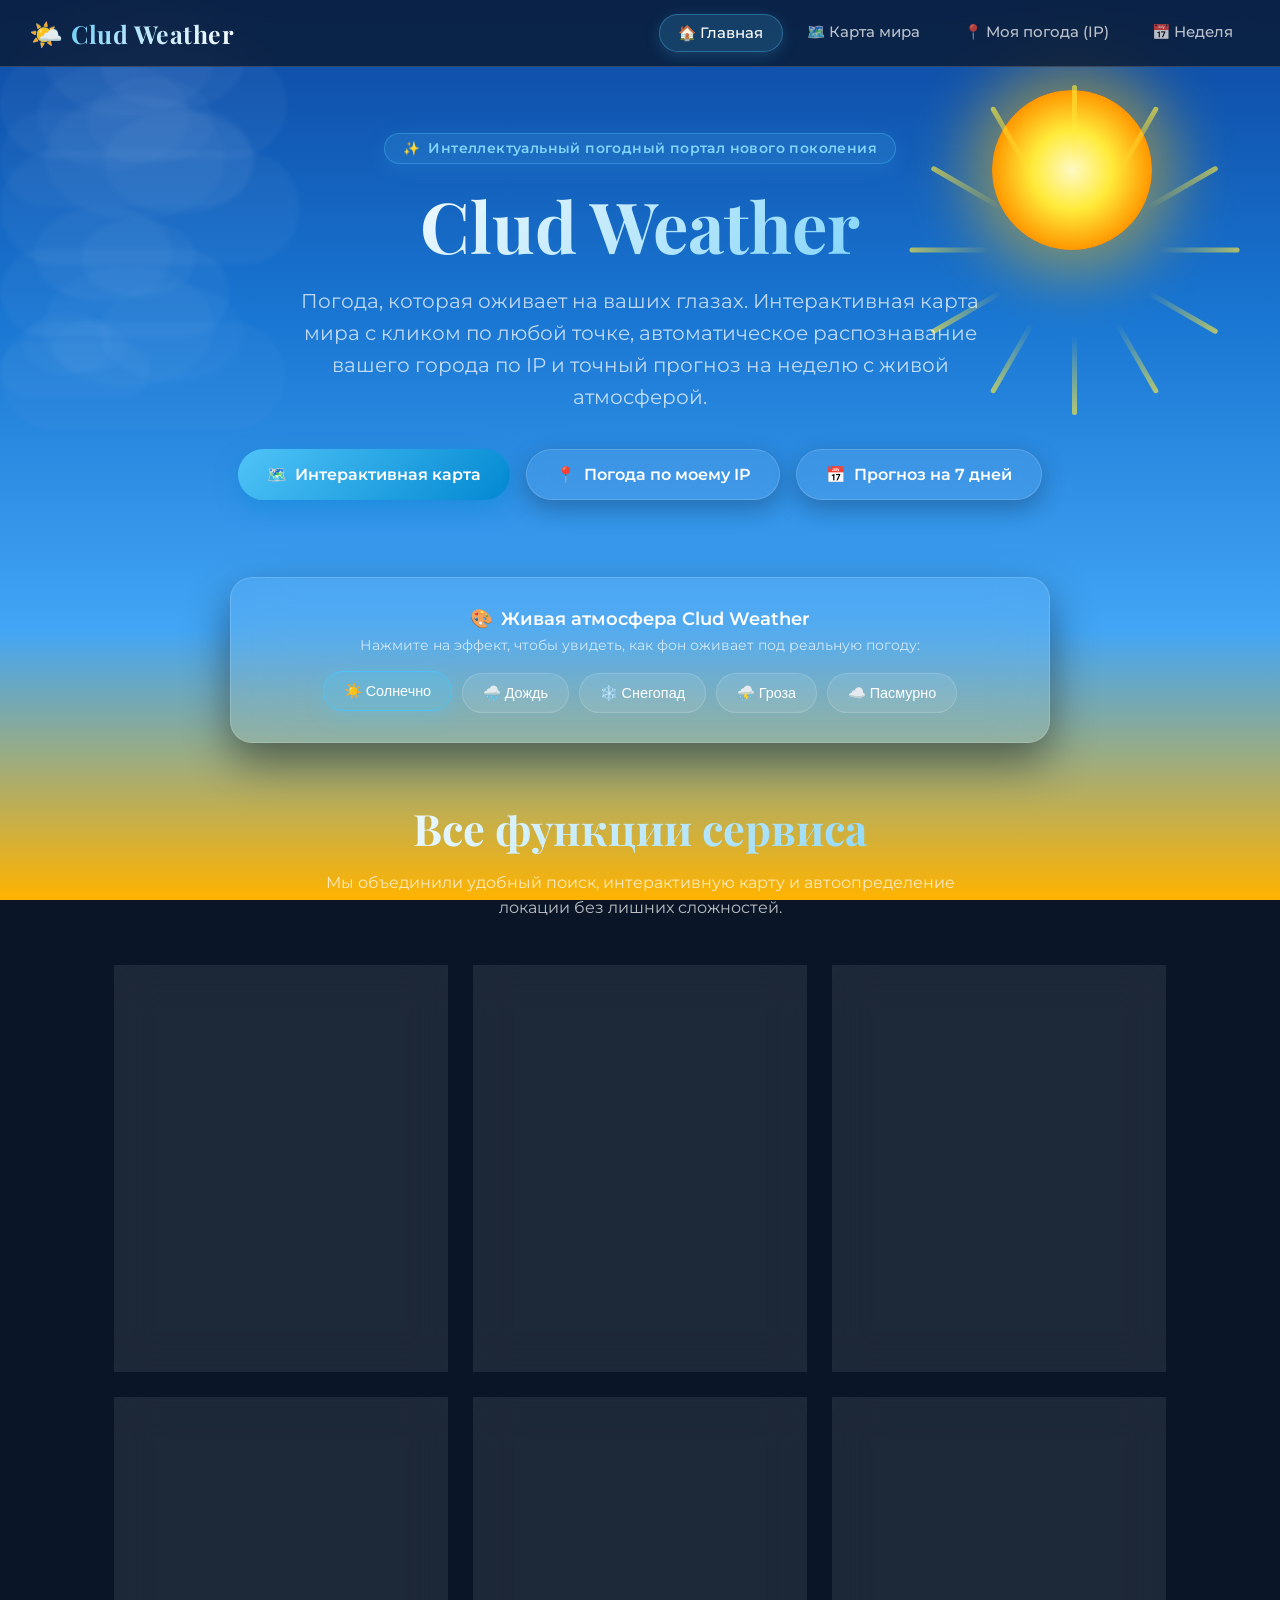
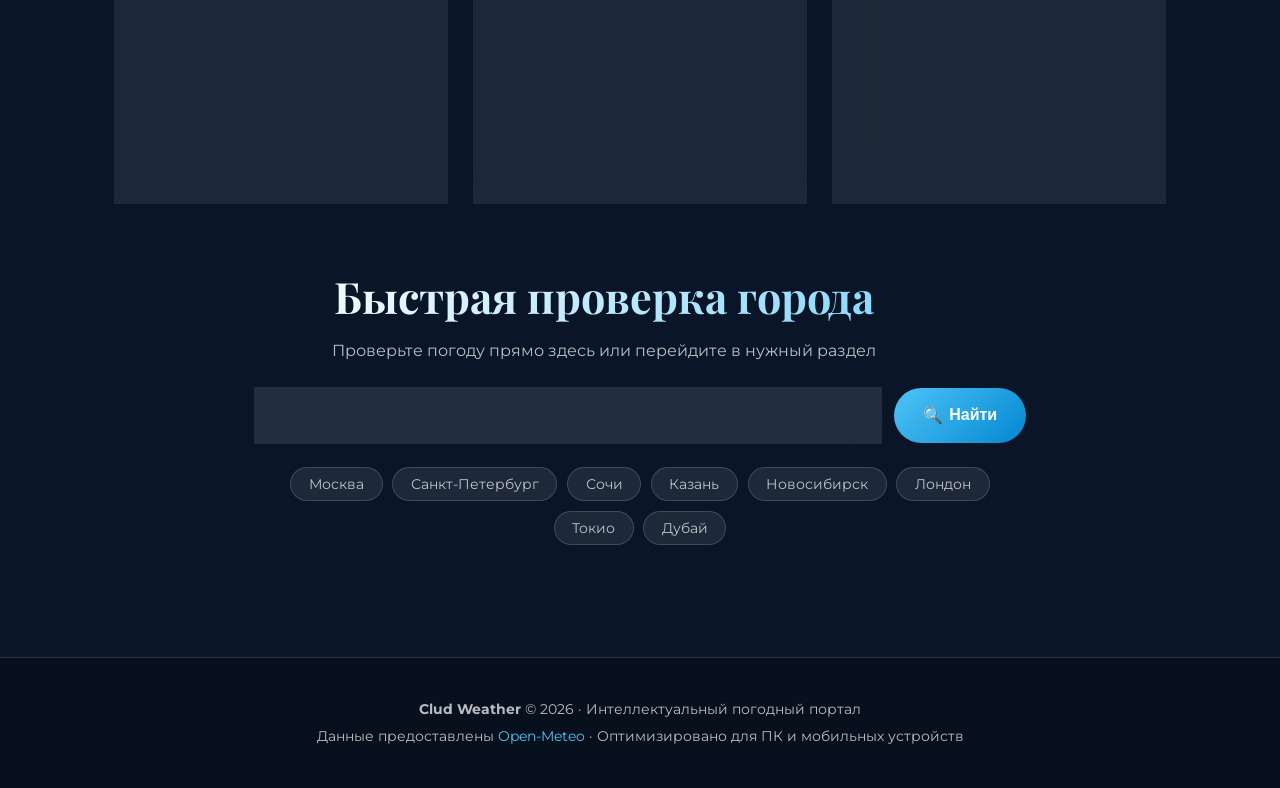
==== index.html @ 76c57b9a "start" ====
<!DOCTYPE html>
<html lang="ru">
<head>
  <meta charset="UTF-8">
  <meta name="viewport" content="width=device-width, initial-scale=1.0, maximum-scale=1.0, user-scalable=no">
  <title>Clud Weather — Главная | Умный погодный сервис</title>
  <link rel="preconnect" href="https://fonts.googleapis.com">
  <link rel="preconnect" href="https://fonts.gstatic.com" crossorigin>
  <link href="https://fonts.googleapis.com/css2?family=Montserrat:wght@300;400;500;600;700;800&family=Playfair+Display:wght@700&display=swap" rel="stylesheet">
  <style>
    /* ============================================================
       CLUD WEATHER — ГЛАВНАЯ СТРАНИЦА (ОЗНАКОМЛЕНИЕ И ФУНКЦИИ)
       Полная адаптация для смартфонов и ПК
       ============================================================ */
    :root {
      --primary: #4fc3f7;
      --primary-dark: #0288d1;
      --accent: #ff9800;
      --bg-dark: #0a1628;
      --card-bg: rgba(255, 255, 255, 0.08);
      --card-border: rgba(255, 255, 255, 0.16);
      --card-hover: rgba(255, 255, 255, 0.14);
      --text: #ffffff;
      --text-muted: rgba(255, 255, 255, 0.72);
      --shadow: 0 20px 45px rgba(0, 0, 0, 0.45);
      --radius: 22px;
      --transition: all 0.35s cubic-bezier(0.4, 0, 0.2, 1);
    }

    * {
      margin: 0;
      padding: 0;
      box-sizing: border-box;
      -webkit-tap-highlight-color: transparent;
    }

    html {
      scroll-behavior: smooth;
      font-size: 16px;
    }

    body {
      font-family: 'Montserrat', sans-serif;
      background: var(--bg-dark);
      color: var(--text);
      min-height: 100vh;
      overflow-x: hidden;
      position: relative;
    }

    /* ============================================================
       АНИМИРОВАННЫЙ ФОН И ЧАСТИЦЫ
       ============================================================ */
    .sky {
      position: fixed;
      inset: 0;
      z-index: 0;
      background: linear-gradient(180deg, #0a1628 0%, #162c46 45%, #23486f 75%, #356794 100%);
      transition: background 1.2s ease;
    }

    .sky.rain {
      background: linear-gradient(180deg, #0e131d 0%, #161e2e 40%, #1c2a3f 75%, #152233 100%);
    }

    .sky.snow {
      background: linear-gradient(180deg, #132238 0%, #1e3553 40%, #2b496e 75%, #466992 100%);
    }

    .sky.sunny {
      background: linear-gradient(180deg, #0d47a1 0%, #1976d2 35%, #42a5f5 70%, #ffb300 100%);
    }

    .sky.cloudy {
      background: linear-gradient(180deg, #263238 0%, #37474f 40%, #546e7a 75%, #78909c 100%);
    }

    .sky.thunder {
      background: linear-gradient(180deg, #090b10 0%, #151624 40%, #241e38 70%, #0d121c 100%);
    }

    /* Контейнеры частиц */
    .rain-container, .snow-container, .clouds-container {
      position: fixed;
      inset: 0;
      z-index: 1;
      pointer-events: none;
      overflow: hidden;
    }

    .rain-container, .snow-container {
      opacity: 0;
      transition: opacity 0.8s ease;
    }

    .rain-container.active, .snow-container.active {
      opacity: 1;
    }

    .raindrop {
      position: absolute;
      width: 2px;
      background: linear-gradient(to bottom, transparent, rgba(174, 214, 255, 0.8));
      border-radius: 0 0 4px 4px;
      animation: fall linear infinite;
    }

    @keyframes fall {
      0% { transform: translateY(-100vh) translateX(0); opacity: 0.9; }
      100% { transform: translateY(100vh) translateX(25px); opacity: 0.2; }
    }

    .snowflake {
      position: absolute;
      background: #ffffff;
      border-radius: 50%;
      box-shadow: 0 0 6px rgba(255, 255, 255, 0.85);
      animation: snowfall linear infinite;
    }

    @keyframes snowfall {
      0% { transform: translateY(-10vh) translateX(0) rotate(0deg); opacity: 0.95; }
      50% { transform: translateY(50vh) translateX(35px) rotate(180deg); opacity: 0.7; }
      100% { transform: translateY(105vh) translateX(-20px) rotate(360deg); opacity: 0.2; }
    }

    /* Солнце */
    .sun-container {
      position: fixed;
      top: 10%;
      right: 10%;
      width: 160px;
      height: 160px;
      z-index: 1;
      pointer-events: none;
      opacity: 0;
      transition: opacity 1s ease;
    }

    .sun-container.active {
      opacity: 1;
    }

    .sun-core {
      width: 100%;
      height: 100%;
      background: radial-gradient(circle, #fff9c4 0%, #ffeb3b 35%, #ff9800 70%, transparent 100%);
      border-radius: 50%;
      box-shadow: 0 0 60px 25px rgba(255, 193, 7, 0.45);
      animation: sunPulse 4s ease-in-out infinite;
    }

    @keyframes sunPulse {
      0%, 100% { transform: scale(1); filter: brightness(1); }
      50% { transform: scale(1.08); filter: brightness(1.2); }
    }

    .sun-ray {
      position: absolute;
      top: 50%;
      left: 50%;
      width: 5px;
      height: 80px;
      background: linear-gradient(to top, transparent, rgba(255, 235, 59, 0.65));
      transform-origin: bottom center;
      border-radius: 4px;
    }

    /* Облака */
    .cloud {
      position: absolute;
      background: rgba(255, 255, 255, 0.13);
      border-radius: 100px;
      filter: blur(2px);
      animation: cloudMove linear infinite;
    }
    .cloud::before, .cloud::after {
      content: '';
      position: absolute;
      background: inherit;
      border-radius: 50%;
    }
    .cloud::before {
      width: 60%;
      height: 110%;
      top: -50%;
      left: 15%;
    }
    .cloud::after {
      width: 50%;
      height: 90%;
      top: -35%;
      right: 15%;
    }
    @keyframes cloudMove {
      0% { transform: translateX(-35vw); }
      100% { transform: translateX(135vw); }
    }

    /* Вспышка молнии */
    .lightning-flash {
      position: fixed;
      inset: 0;
      background: rgba(255, 255, 255, 0.35);
      z-index: 2;
      pointer-events: none;
      opacity: 0;
    }
    .lightning-flash.flash {
      animation: thunderFlash 0.6s ease;
    }
    @keyframes thunderFlash {
      0% { opacity: 0; }
      10% { opacity: 0.9; }
      20% { opacity: 0.1; }
      30% { opacity: 0.8; }
      100% { opacity: 0; }
    }

    /* ============================================================
       НАВИГАЦИЯ (ДЕКСТОП + МОБИЛЬНАЯ)
       ============================================================ */
    .navbar {
      position: fixed;
      top: 0;
      left: 0;
      right: 0;
      z-index: 1000;
      padding: 0.9rem 1.8rem;
      display: flex;
      justify-content: space-between;
      align-items: center;
      background: rgba(10, 22, 40, 0.75);
      backdrop-filter: blur(20px);
      -webkit-backdrop-filter: blur(20px);
      border-bottom: 1px solid var(--card-border);
      transition: var(--transition);
    }

    .navbar.scrolled {
      padding: 0.65rem 1.8rem;
      background: rgba(10, 22, 40, 0.92);
      box-shadow: 0 8px 30px rgba(0, 0, 0, 0.4);
    }

    .logo {
      font-family: 'Playfair Display', serif;
      font-size: 1.55rem;
      font-weight: 700;
      background: linear-gradient(135deg, #4fc3f7 10%, #b3e5fc 50%, #ffffff 100%);
      -webkit-background-clip: text;
      -webkit-text-fill-color: transparent;
      text-decoration: none;
      display: flex;
      align-items: center;
      gap: 0.5rem;
      letter-spacing: 0.5px;
    }

    .logo-icon {
      font-size: 1.7rem;
      -webkit-text-fill-color: initial;
      animation: spinSlow 20s linear infinite;
    }

    @keyframes spinSlow {
      0%, 100% { transform: rotate(0deg); }
      50% { transform: rotate(15deg); }
    }

    .nav-links {
      display: flex;
      gap: 0.4rem;
      list-style: none;
    }

    .nav-links a {
      color: var(--text-muted);
      text-decoration: none;
      padding: 0.55rem 1.15rem;
      border-radius: 50px;
      font-weight: 500;
      font-size: 0.92rem;
      transition: var(--transition);
      display: flex;
      align-items: center;
      gap: 0.4rem;
    }

    .nav-links a:hover,
    .nav-links a.active {
      color: #fff;
      background: rgba(79, 195, 247, 0.18);
      border: 1px solid rgba(79, 195, 247, 0.35);
      box-shadow: 0 4px 15px rgba(79, 195, 247, 0.2);
    }

    /* Мобильная кнопка меню (гамбургер) */
    .menu-toggle {
      display: none;
      background: rgba(255, 255, 255, 0.1);
      border: 1px solid var(--card-border);
      color: #fff;
      width: 44px;
      height: 44px;
      border-radius: 12px;
      font-size: 1.3rem;
      cursor: pointer;
      align-items: center;
      justify-content: center;
      transition: var(--transition);
    }

    .menu-toggle:hover {
      background: rgba(79, 195, 247, 0.25);
    }

    /* ============================================================
       ОСНОВНОЙ КОНТЕНТ
       ============================================================ */
    .main-content {
      position: relative;
      z-index: 10;
      padding-top: 85px;
      display: flex;
      flex-direction: column;
      align-items: center;
    }

    /* HERO СЕКЦИЯ */
    .hero {
      text-align: center;
      padding: 3rem 1.5rem 2rem;
      max-width: 960px;
      width: 100%;
      animation: fadeInUp 0.9s ease-out;
    }

    @keyframes fadeInUp {
      from { opacity: 0; transform: translateY(30px); }
      to { opacity: 1; transform: translateY(0); }
    }

    .hero-badge {
      display: inline-flex;
      align-items: center;
      gap: 0.5rem;
      padding: 0.4rem 1.1rem;
      border-radius: 50px;
      background: rgba(79, 195, 247, 0.15);
      border: 1px solid rgba(79, 195, 247, 0.35);
      color: #81d4fa;
      font-size: 0.85rem;
      font-weight: 600;
      letter-spacing: 0.4px;
      margin-bottom: 1.3rem;
      box-shadow: 0 4px 20px rgba(79, 195, 247, 0.15);
    }

    .hero-title {
      font-family: 'Playfair Display', serif;
      font-size: clamp(2.3rem, 6vw, 4.4rem);
      font-weight: 700;
      line-height: 1.15;
      margin-bottom: 1.2rem;
      background: linear-gradient(135deg, #ffffff 15%, #b3e5fc 55%, #4fc3f7 100%);
      -webkit-background-clip: text;
      -webkit-text-fill-color: transparent;
    }

    .hero-subtitle {
      font-size: clamp(1rem, 2.5vw, 1.22rem);
      color: var(--text-muted);
      font-weight: 400;
      max-width: 680px;
      margin: 0 auto 2.2rem;
      line-height: 1.65;
    }

    .hero-cta {
      display: flex;
      flex-wrap: wrap;
      justify-content: center;
      gap: 1rem;
      margin-bottom: 2.8rem;
    }

    .btn {
      padding: 0.95rem 1.8rem;
      border-radius: 50px;
      font-weight: 600;
      font-size: 0.98rem;
      text-decoration: none;
      cursor: pointer;
      transition: var(--transition);
      display: inline-flex;
      align-items: center;
      justify-content: center;
      gap: 0.5rem;
      border: none;
      box-shadow: 0 8px 25px rgba(0, 0, 0, 0.25);
    }

    .btn-primary {
      background: linear-gradient(135deg, #4fc3f7, #0288d1);
      color: #fff;
      box-shadow: 0 8px 25px rgba(2, 136, 209, 0.4);
    }

    .btn-primary:hover {
      transform: translateY(-3px);
      box-shadow: 0 12px 30px rgba(2, 136, 209, 0.55);
      background: linear-gradient(135deg, #29b6f6, #0277bd);
    }

    .btn-glass {
      background: var(--card-bg);
      color: #fff;
      border: 1px solid var(--card-border);
      backdrop-filter: blur(12px);
    }

    .btn-glass:hover {
      background: rgba(255, 255, 255, 0.16);
      border-color: rgba(79, 195, 247, 0.45);
      transform: translateY(-3px);
    }

    /* ============================================================
       ИНТЕРАКТИВНЫЙ СИМУЛЯТОР АТМОСФЕРЫ (ПОПРОБУЙТЕ ЭФФЕКТЫ)
       ============================================================ */
    .simulator-box {
      width: 100%;
      max-width: 820px;
      background: var(--card-bg);
      backdrop-filter: blur(24px);
      -webkit-backdrop-filter: blur(24px);
      border: 1px solid var(--card-border);
      border-radius: var(--radius);
      padding: 1.8rem;
      margin: 0 auto 3.5rem;
      text-align: center;
      box-shadow: var(--shadow);
    }

    .simulator-title {
      font-size: 1.15rem;
      font-weight: 600;
      margin-bottom: 0.4rem;
      display: flex;
      align-items: center;
      justify-content: center;
      gap: 0.5rem;
    }

    .simulator-desc {
      font-size: 0.9rem;
      color: var(--text-muted);
      margin-bottom: 1.2rem;
    }

    .weather-buttons {
      display: flex;
      flex-wrap: wrap;
      justify-content: center;
      gap: 0.6rem;
    }

    .weather-btn {
      padding: 0.65rem 1.25rem;
      border-radius: 50px;
      background: rgba(255, 255, 255, 0.08);
      border: 1px solid var(--card-border);
      color: #fff;
      font-size: 0.9rem;
      font-weight: 500;
      cursor: pointer;
      transition: var(--transition);
      display: flex;
      align-items: center;
      gap: 0.4rem;
    }

    .weather-btn:hover, .weather-btn.active {
      background: rgba(79, 195, 247, 0.25);
      border-color: var(--primary);
      transform: translateY(-2px);
      box-shadow: 0 6px 18px rgba(79, 195, 247, 0.25);
    }

    /* ============================================================
       ОБЗОР ФУНКЦИЙ САЙТА (FEATURES SHOWCASE)
       ============================================================ */
    .section-heading {
      text-align: center;
      max-width: 700px;
      padding: 0 1.5rem;
      margin-bottom: 2.8rem;
    }

    .section-title {
      font-family: 'Playfair Display', serif;
      font-size: clamp(1.8rem, 4vw, 2.7rem);
      margin-bottom: 0.8rem;
      background: linear-gradient(135deg, #ffffff, #81d4fa);
      -webkit-background-clip: text;
      -webkit-text-fill-color: transparent;
    }

    .section-subtitle {
      color: var(--text-muted);
      font-size: 1rem;
      line-height: 1.6;
    }

    .features-grid {
      width: 100%;
      max-width: 1100px;
      padding: 0 1.5rem 4rem;
      display: grid;
      grid-template-columns: repeat(auto-fit, minmax(320px, 1fr));
      gap: 1.6rem;
    }

    .feature-card {
      background: var(--card-bg);
      backdrop-filter: blur(20px);
      -webkit-backdrop-filter: blur(20px);
      border: 1px solid var(--card-border);
      border-radius: var(--radius);
      padding: 2.2rem 1.8rem;
      transition: var(--transition);
      position: relative;
      overflow: hidden;
      display: flex;
      flex-direction: column;
      justify-content: space-between;
    }

    .feature-card::before {
      content: '';
      position: absolute;
      inset: 0;
      background: radial-gradient(circle at top left, rgba(79, 195, 247, 0.12), transparent 70%);
      opacity: 0;
      transition: opacity 0.4s ease;
    }

    .feature-card:hover {
      transform: translateY(-8px);
      border-color: rgba(79, 195, 247, 0.45);
      box-shadow: 0 20px 45px rgba(0, 0, 0, 0.4);
    }

    .feature-card:hover::before {
      opacity: 1;
    }

    .feature-icon-wrapper {
      width: 60px;
      height: 60px;
      border-radius: 18px;
      background: rgba(79, 195, 247, 0.15);
      border: 1px solid rgba(79, 195, 247, 0.3);
      display: flex;
      align-items: center;
      justify-content: center;
      font-size: 1.85rem;
      margin-bottom: 1.3rem;
      transition: var(--transition);
    }

    .feature-card:hover .feature-icon-wrapper {
      transform: scale(1.1) rotate(5deg);
      background: rgba(79, 195, 247, 0.25);
    }

    .feature-name {
      font-size: 1.35rem;
      font-weight: 600;
      margin-bottom: 0.75rem;
      color: #fff;
    }

    .feature-text {
      color: var(--text-muted);
      font-size: 0.95rem;
      line-height: 1.6;
      margin-bottom: 1.5rem;
      flex-grow: 1;
    }

    .feature-link {
      display: inline-flex;
      align-items: center;
      gap: 0.4rem;
      color: var(--primary);
      text-decoration: none;
      font-weight: 600;
      font-size: 0.95rem;
      transition: var(--transition);
    }

    .feature-link:hover {
      color: #fff;
      transform: translateX(4px);
    }

    /* ============================================================
       БЫСТРЫЙ ПОИСК И ПРЕВЬЮ ПОГОДЫ
       ============================================================ */
    .quick-weather-section {
      width: 100%;
      max-width: 820px;
      padding: 0 1.5rem 5rem;
      text-align: center;
    }

    .search-bar {
      display: flex;
      gap: 0.8rem;
      margin-bottom: 1.5rem;
    }

    .search-input {
      flex: 1;
      padding: 1.05rem 1.5rem;
      border: 1px solid var(--card-border);
      border-radius: 50px;
      background: rgba(255, 255, 255, 0.1);
      backdrop-filter: blur(16px);
      -webkit-backdrop-filter: blur(16px);
      color: #fff;
      font-size: 1.05rem;
      font-family: inherit;
      outline: none;
      transition: var(--transition);
    }

    .search-input:focus {
      border-color: var(--primary);
      box-shadow: 0 0 0 4px rgba(79, 195, 247, 0.2);
    }

    .search-btn {
      padding: 1.05rem 1.8rem;
      border: none;
      border-radius: 50px;
      background: linear-gradient(135deg, #4fc3f7, #0288d1);
      color: #fff;
      font-weight: 600;
      font-size: 1rem;
      cursor: pointer;
      transition: var(--transition);
      display: flex;
      align-items: center;
      gap: 0.4rem;
      white-space: nowrap;
    }

    .search-btn:hover {
      transform: translateY(-2px);
      box-shadow: 0 10px 25px rgba(2, 136, 209, 0.45);
    }

    .quick-chips {
      display: flex;
      flex-wrap: wrap;
      justify-content: center;
      gap: 0.6rem;
      margin-bottom: 2rem;
    }

    .quick-chip {
      padding: 0.5rem 1.1rem;
      border-radius: 50px;
      background: rgba(255, 255, 255, 0.08);
      border: 1px solid var(--card-border);
      color: var(--text-muted);
      font-size: 0.85rem;
      cursor: pointer;
      transition: var(--transition);
    }

    .quick-chip:hover {
      background: rgba(79, 195, 247, 0.2);
      border-color: var(--primary);
      color: #fff;
      transform: translateY(-2px);
    }

    /* Карточка результата */
    .mini-weather-card {
      display: none;
      background: var(--card-bg);
      backdrop-filter: blur(24px);
      -webkit-backdrop-filter: blur(24px);
      border: 1px solid var(--card-border);
      border-radius: var(--radius);
      padding: 2.2rem 1.5rem;
      text-align: center;
      box-shadow: var(--shadow);
      animation: fadeInUp 0.5s ease;
    }

    .mini-weather-card.show {
      display: block;
    }

    .mini-city {
      font-size: 1.5rem;
      font-weight: 600;
      margin-bottom: 0.25rem;
    }

    .mini-desc {
      color: var(--text-muted);
      font-size: 0.95rem;
      margin-bottom: 1.2rem;
      text-transform: capitalize;
    }

    .mini-temp {
      font-size: 4.5rem;
      font-weight: 300;
      line-height: 1;
      margin-bottom: 1.2rem;
      background: linear-gradient(180deg, #fff, #b3e5fc);
      -webkit-background-clip: text;
      -webkit-text-fill-color: transparent;
    }

    .mini-details {
      display: grid;
      grid-template-columns: repeat(3, 1fr);
      gap: 0.8rem;
      margin-top: 1.2rem;
    }

    .mini-detail-box {
      background: rgba(255, 255, 255, 0.06);
      border-radius: 14px;
      padding: 0.8rem 0.5rem;
    }

    .mini-detail-lbl {
      font-size: 0.72rem;
      color: var(--text-muted);
      text-transform: uppercase;
      margin-bottom: 0.2rem;
    }

    .mini-detail-val {
      font-size: 1.05rem;
      font-weight: 600;
    }

    /* ============================================================
       FOOTER
       ============================================================ */
    .footer {
      position: relative;
      z-index: 10;
      text-align: center;
      padding: 2.5rem 1.5rem;
      background: rgba(8, 16, 28, 0.85);
      border-top: 1px solid var(--card-border);
      color: var(--text-muted);
      font-size: 0.88rem;
      line-height: 1.6;
    }

    .footer a {
      color: var(--primary);
      text-decoration: none;
    }

    /* ============================================================
       АДАПТИВНОСТЬ ДЛЯ СМАРТФОНОВ
       ============================================================ */
    @media (max-width: 768px) {
      .navbar {
        padding: 0.8rem 1.2rem;
      }

      .menu-toggle {
        display: flex;
      }

      .nav-links {
        position: fixed;
        top: 65px;
        left: 0;
        right: 0;
        background: rgba(10, 22, 40, 0.98);
        backdrop-filter: blur(25px);
        -webkit-backdrop-filter: blur(25px);
        border-bottom: 1px solid var(--card-border);
        flex-direction: column;
        padding: 1.2rem;
        gap: 0.5rem;
        transform: translateY(-150%);
        transition: transform 0.4s ease;
        box-shadow: 0 15px 35px rgba(0, 0, 0, 0.6);
      }

      .nav-links.open {
        transform: translateY(0);
      }

      .nav-links a {
        padding: 0.85rem 1.2rem;
        font-size: 1rem;
        border-radius: 14px;
        background: rgba(255, 255, 255, 0.05);
      }

      .features-grid {
        grid-template-columns: 1fr;
        padding: 0 1.2rem 3rem;
      }

      .search-bar {
        flex-direction: column;
      }

      .search-btn {
        justify-content: center;
      }

      .hero {
        padding: 2.2rem 1.2rem 1.5rem;
      }

      .hero-cta {
        flex-direction: column;
        align-items: stretch;
      }

      .hero-cta .btn {
        width: 100%;
      }

      .mini-details {
        grid-template-columns: 1fr;
        gap: 0.5rem;
      }
    }
  </style>
</head>
<body>

  <!-- Анимированное небо -->
  <div class="sky" id="sky"></div>
  <div class="lightning-flash" id="lightningFlash"></div>

  <!-- Частицы погоды -->
  <div class="rain-container" id="rainContainer"></div>
  <div class="snow-container" id="snowContainer"></div>
  <div class="sun-container" id="sunContainer">
    <div class="sun-core"></div>
  </div>
  <div class="clouds-container" id="cloudsContainer"></div>

  <!-- Навигация -->
  <nav class="navbar" id="navbar">
    <a href="index.html" class="logo">
      <span class="logo-icon">🌤️</span> Clud Weather
    </a>

    <button class="menu-toggle" id="menuToggle" aria-label="Открыть меню">
      ☰
    </button>

    <ul class="nav-links" id="navLinks">
      <li><a href="index.html" class="active">🏠 Главная</a></li>
      <li><a href="map.html">🗺️ Карта мира</a></li>
      <li><a href="local.html">📍 Моя погода (IP)</a></li>
      <li><a href="weekly.html">📅 Неделя</a></li>
    </ul>
  </nav>

  <!-- Основное содержимое -->
  <main class="main-content">
    
    <!-- Hero презентация -->
    <section class="hero">
      <div class="hero-badge">
        <span>✨</span> Интеллектуальный погодный портал нового поколения
      </div>
      <h1 class="hero-title">Clud Weather</h1>
      <p class="hero-subtitle">
        Погода, которая оживает на ваших глазах. Интерактивная карта мира с кликом по любой точке, 
        автоматическое распознавание вашего города по IP и точный прогноз на неделю с живой атмосферой.
      </p>

      <div class="hero-cta">
        <a href="map.html" class="btn btn-primary">
          <span>🗺️</span> Интерактивная карта
        </a>
        <a href="local.html" class="btn btn-glass">
          <span>📍</span> Погода по моему IP
        </a>
        <a href="weekly.html" class="btn btn-glass">
          <span>📅</span> Прогноз на 7 дней
        </a>
      </div>
    </section>

    <!-- Интерактивный симулятор атмосферы -->
    <section class="simulator-box">
      <div class="simulator-title">
        <span>🎨</span> Живая атмосфера Clud Weather
      </div>
      <p class="simulator-desc">
        Нажмите на эффект, чтобы увидеть, как фон оживает под реальную погоду:
      </p>
      <div class="weather-buttons">
        <button class="weather-btn active" data-type="sunny">☀️ Солнечно</button>
        <button class="weather-btn" data-type="rain">🌧️ Дождь</button>
        <button class="weather-btn" data-type="snow">❄️ Снегопад</button>
        <button class="weather-btn" data-type="thunder">⛈️ Гроза</button>
        <button class="weather-btn" data-type="cloudy">☁️ Пасмурно</button>
      </div>
    </section>

    <!-- Секция: Все функции сайта -->
    <div class="section-heading">
      <h2 class="section-title">Все функции сервиса</h2>
      <p class="section-subtitle">
        Мы объединили удобный поиск, интерактивную карту и автоопределение локации без лишних сложностей.
      </p>
    </div>

    <section class="features-grid">
      <!-- Фича 1: Карта -->
      <div class="feature-card">
        <div>
          <div class="feature-icon-wrapper">🗺️</div>
          <h3 class="feature-name">Интерактивная карта мира</h3>
          <p class="feature-text">
            Кликните в любую точку планеты прямо на карте или введите название города. Сервис определит координаты, мгновенно покажет температуру, ветер и влажность.
          </p>
        </div>
        <a href="map.html" class="feature-link">Перейти к карте →</a>
      </div>

      <!-- Фича 2: Локализация по IP -->
      <div class="feature-card">
        <div>
          <div class="feature-icon-wrapper">📍</div>
          <h3 class="feature-name">Определение по вашему IP</h3>
          <p class="feature-text">
            Сайт автоматически понимает, где вы находитесь (например, Москва, Санкт-Петербург, Казань), показывая понятное имя вашего города, а не сухой IP-адрес.
          </p>
        </div>
        <a href="local.html" class="feature-link">Узнать мою погоду →</a>
      </div>

      <!-- Фича 3: Прогноз на неделю -->
      <div class="feature-card">
        <div>
          <div class="feature-icon-wrapper">📅</div>
          <h3 class="feature-name">Прогноз на 7 дней</h3>
          <p class="feature-text">
            Подробный расклад на всю предстоящую неделю: дневные и ночные температуры, вероятность осадков, скорость ветра и динамические иконки на каждый день.
          </p>
        </div>
        <a href="weekly.html" class="feature-link">Открыть прогноз на неделю →</a>
      </div>

      <!-- Фича 4: Живая атмосфера -->
      <div class="feature-card">
        <div>
          <div class="feature-icon-wrapper">✨</div>
          <h3 class="feature-name">Динамические эффекты</h3>
          <p class="feature-text">
            Падающие дождевые капли, кружащиеся снежинки, лучи солнца и плывущие облака плавно меняются в зависимости от реальных метеоусловий за окном.
          </p>
        </div>
        <span class="feature-link" style="color: #81d4fa;">Встроено на всех страницах ✨</span>
      </div>

      <!-- Фича 5: Мобильная адаптация -->
      <div class="feature-card">
        <div>
          <div class="feature-icon-wrapper">📱</div>
          <h3 class="feature-name">Идеально на смартфонах</h3>
          <p class="feature-text">
            Специально адаптированный интерфейс для мобильных устройств: поддержка сенсорных жестов на карте, компактное меню и молниеносная загрузка данных.
          </p>
        </div>
        <span class="feature-link" style="color: #81d4fa;">Удобно держать одной рукой 📱</span>
      </div>

      <!-- Фича 6: Точные данные Open-Meteo -->
      <div class="feature-card">
        <div>
          <div class="feature-icon-wrapper">🛰️</div>
          <h3 class="feature-name">Глобальные метеоданные</h3>
          <p class="feature-text">
            Используем передовые научные метеомодели с регулярным обновлением данных в реальном времени без задержек и ограничений.
          </p>
        </div>
        <span class="feature-link" style="color: #81d4fa;">Данные обновляются онлайн 🔄</span>
      </div>
    </section>

    <!-- Быстрый поиск погоды прямо на главной -->
    <section class="quick-weather-section">
      <div class="section-heading" style="margin-bottom: 1.5rem;">
        <h2 class="section-title">Быстрая проверка города</h2>
        <p class="section-subtitle">Проверьте погоду прямо здесь или перейдите в нужный раздел</p>
      </div>

      <div class="search-bar">
        <input type="text" class="search-input" id="cityInput" placeholder="Введите любой город, например: Москва..." autocomplete="off">
        <button class="search-btn" id="searchBtn">
          <span>🔍</span> Найти
        </button>
      </div>

      <div class="quick-chips">
        <span class="quick-chip" data-city="Москва">Москва</span>
        <span class="quick-chip" data-city="Санкт-Петербург">Санкт-Петербург</span>
        <span class="quick-chip" data-city="Сочи">Сочи</span>
        <span class="quick-chip" data-city="Казань">Казань</span>
        <span class="quick-chip" data-city="Новосибирск">Новосибирск</span>
        <span class="quick-chip" data-city="Лондон">Лондон</span>
        <span class="quick-chip" data-city="Токио">Токио</span>
        <span class="quick-chip" data-city="Дубай">Дубай</span>
      </div>

      <div class="mini-weather-card" id="miniWeatherCard">
        <div class="mini-city" id="miniCity">—</div>
        <div class="mini-desc" id="miniDesc">—</div>
        <div class="mini-temp" id="miniTemp">—°</div>
        <div class="mini-details">
          <div class="mini-detail-box">
            <div class="mini-detail-lbl">Влажность</div>
            <div class="mini-detail-val" id="miniHumidity">—</div>
          </div>
          <div class="mini-detail-box">
            <div class="mini-detail-lbl">Ветер</div>
            <div class="mini-detail-val" id="miniWind">—</div>
          </div>
          <div class="mini-detail-box">
            <div class="mini-detail-lbl">Ощущается</div>
            <div class="mini-detail-val" id="miniFeels">—</div>
          </div>
        </div>
      </div>
    </section>

  </main>

  <!-- Футер -->
  <footer class="footer">
    <p><strong>Clud Weather</strong> © 2026 · Интеллектуальный погодный портал</p>
    <p style="margin-top: 0.3rem;">
      Данные предоставлены <a href="https://open-meteo.com/" target="_blank">Open-Meteo</a> · Оптимизировано для ПК и мобильных устройств
    </p>
  </footer>

  <script>
    // DOM Элементы
    const sky = document.getElementById('sky');
    const rainContainer = document.getElementById('rainContainer');
    const snowContainer = document.getElementById('snowContainer');
    const sunContainer = document.getElementById('sunContainer');
    const cloudsContainer = document.getElementById('cloudsContainer');
    const lightningFlash = document.getElementById('lightningFlash');
    const navbar = document.getElementById('navbar');
    const menuToggle = document.getElementById('menuToggle');
    const navLinks = document.getElementById('navLinks');

    const cityInput = document.getElementById('cityInput');
    const searchBtn = document.getElementById('searchBtn');
    const miniWeatherCard = document.getElementById('miniWeatherCard');

    let particlesCreated = false;
    let thunderInterval = null;

    // Генерация капель дождя
    function createRain(count = 100) {
      rainContainer.innerHTML = '';
      for (let i = 0; i < count; i++) {
        const drop = document.createElement('div');
        drop.className = 'raindrop';
        drop.style.left = Math.random() * 100 + '%';
        drop.style.height = (15 + Math.random() * 25) + 'px';
        drop.style.animationDuration = (0.5 + Math.random() * 0.7) + 's';
        drop.style.animationDelay = (Math.random() * 3) + 's';
        drop.style.opacity = (0.3 + Math.random() * 0.6);
        rainContainer.appendChild(drop);
      }
    }

    // Генерация снежинок
    function createSnow(count = 70) {
      snowContainer.innerHTML = '';
      for (let i = 0; i < count; i++) {
        const flake = document.createElement('div');
        flake.className = 'snowflake';
        const size = 3 + Math.random() * 6;
        flake.style.width = size + 'px';
        flake.style.height = size + 'px';
        flake.style.left = Math.random() * 100 + '%';
        flake.style.animationDuration = (5 + Math.random() * 7) + 's';
        flake.style.animationDelay = (Math.random() * 6) + 's';
        snowContainer.appendChild(flake);
      }
    }

    // Генерация лучей солнца
    function createSunRays() {
      const existing = sunContainer.querySelectorAll('.sun-ray');
      existing.forEach(r => r.remove());
      for (let i = 0; i < 12; i++) {
        const ray = document.createElement('div');
        ray.className = 'sun-ray';
        ray.style.transform = `rotate(${i * 30}deg) translateY(-85px)`;
        ray.style.animation = `sunPulse 3s ease-in-out ${i * 0.15}s infinite`;
        sunContainer.appendChild(ray);
      }
    }

    // Генерация плывущих облаков
    function createClouds(count = 6) {
      cloudsContainer.innerHTML = '';
      for (let i = 0; i < count; i++) {
        const cloud = document.createElement('div');
        cloud.className = 'cloud';
        const width = 140 + Math.random() * 180;
        cloud.style.width = width + 'px';
        cloud.style.height = (width * 0.38) + 'px';
        cloud.style.top = (4 + Math.random() * 35) + '%';
        cloud.style.animationDuration = (35 + Math.random() * 45) + 's';
        cloud.style.animationDelay = '-' + (Math.random() * 25) + 's';
        cloud.style.opacity = (0.12 + Math.random() * 0.18);
        cloudsContainer.appendChild(cloud);
      }
    }

    // Переключение визуальной темы неба
    function setAtmosphere(type) {
      sky.className = 'sky ' + type;
      rainContainer.classList.remove('active');
      snowContainer.classList.remove('active');
      sunContainer.classList.remove('active');
      clearInterval(thunderInterval);

      if (!particlesCreated) {
        createRain();
        createSnow();
        createClouds();
        particlesCreated = true;
      }

      if (type === 'rain') {
        rainContainer.classList.add('active');
      } else if (type === 'snow') {
        snowContainer.classList.add('active');
      } else if (type === 'sunny') {
        createSunRays();
        sunContainer.classList.add('active');
      } else if (type === 'thunder') {
        rainContainer.classList.add('active');
        // Случайные вспышки молнии
        thunderInterval = setInterval(() => {
          if (Math.random() > 0.45) {
            lightningFlash.classList.add('flash');
            setTimeout(() => lightningFlash.classList.remove('flash'), 650);
          }
        }, 3200);
      }
    }

    // Интерактивные кнопки симулятора
    document.querySelectorAll('.weather-btn').forEach(btn => {
      btn.addEventListener('click', () => {
        document.querySelectorAll('.weather-btn').forEach(b => b.classList.remove('active'));
        btn.classList.add('active');
        setAtmosphere(btn.dataset.type);
      });
    });

    // Мобильное меню
    menuToggle.addEventListener('click', () => {
      navLinks.classList.toggle('open');
      menuToggle.textContent = navLinks.classList.contains('open') ? '✕' : '☰';
    });

    // Закрытие меню при клике по ссылке
    navLinks.querySelectorAll('a').forEach(link => {
      link.addEventListener('click', () => {
        navLinks.classList.remove('open');
        menuToggle.textContent = '☰';
      });
    });

    // Скролл навбара
    window.addEventListener('scroll', () => {
      if (window.scrollY > 30) {
        navbar.classList.add('scrolled');
      } else {
        navbar.classList.remove('scrolled');
      }
    });

    // Быстрый поиск для тестирования на главной
    const WMO_DESC = {
      0: 'Ясно ☀️', 1: 'Преимущественно ясно 🌤️', 2: 'Переменная облачность ⛅', 3: 'Пасмурно ☁️',
      45: 'Туман 🌫️', 48: 'Изморозь 🌫️', 51: 'Морось 🌦️', 61: 'Небольшой дождь 🌦️', 63: 'Дождь 🌧️',
      65: 'Сильный дождь 🌧️', 71: 'Снегопад ❄️', 73: 'Снег ❄️', 75: 'Сильный снегопад ❄️',
      80: 'Ливень 🌧️', 95: 'Гроза ⛈️'
    };

    async function quickSearch(city) {
      if (!city || !city.trim()) return;
      try {
        const geoRes = await fetch(`https://geocoding-api.open-meteo.com/v1/search?name=${encodeURIComponent(city.trim())}&count=1&language=ru&format=json`);
        const geoData = await geoRes.json();
        if (!geoData.results || geoData.results.length === 0) {
          alert('Город не найден. Попробуйте еще раз.');
          return;
        }
        const g = geoData.results[0];
        const wRes = await fetch(`https://api.open-meteo.com/v1/forecast?latitude=${g.latitude}&longitude=${g.longitude}&current=temperature_2m,relative_humidity_2m,apparent_temperature,weather_code,wind_speed_10m&timezone=auto`);
        const wData = await wRes.json();
        const c = wData.current;

        document.getElementById('miniCity').textContent = g.name + (g.country ? ', ' + g.country : '');
        document.getElementById('miniDesc').textContent = WMO_DESC[c.weather_code] || 'Погода';
        document.getElementById('miniTemp').textContent = Math.round(c.temperature_2m) + '°C';
        document.getElementById('miniHumidity').textContent = c.relative_humidity_2m + '%';
        document.getElementById('miniWind').textContent = Math.round(c.wind_speed_10m) + ' км/ч';
        document.getElementById('miniFeels').textContent = Math.round(c.apparent_temperature) + '°C';

        miniWeatherCard.classList.add('show');
        miniWeatherCard.scrollIntoView({ behavior: 'smooth', block: 'nearest' });

        // Переключаем эффект под найденный город
        if ([51, 53, 55, 61, 63, 65, 80, 81, 82].includes(c.weather_code)) {
          setAtmosphere('rain');
        } else if ([71, 73, 75, 77, 85, 86].includes(c.weather_code)) {
          setAtmosphere('snow');
        } else if ([95, 96, 99].includes(c.weather_code)) {
          setAtmosphere('thunder');
        } else if ([0, 1].includes(c.weather_code)) {
          setAtmosphere('sunny');
        } else {
          setAtmosphere('cloudy');
        }
      } catch (e) {
        console.error(e);
      }
    }

    searchBtn.addEventListener('click', () => quickSearch(cityInput.value));
    cityInput.addEventListener('keypress', (e) => {
      if (e.key === 'Enter') quickSearch(cityInput.value);
    });

    document.querySelectorAll('.quick-chip').forEach(chip => {
      chip.addEventListener('click', () => {
        cityInput.value = chip.dataset.city;
        quickSearch(chip.dataset.city);
      });
    });

    // Инициализация
    setAtmosphere('sunny');
  </script>
</body>
</html>
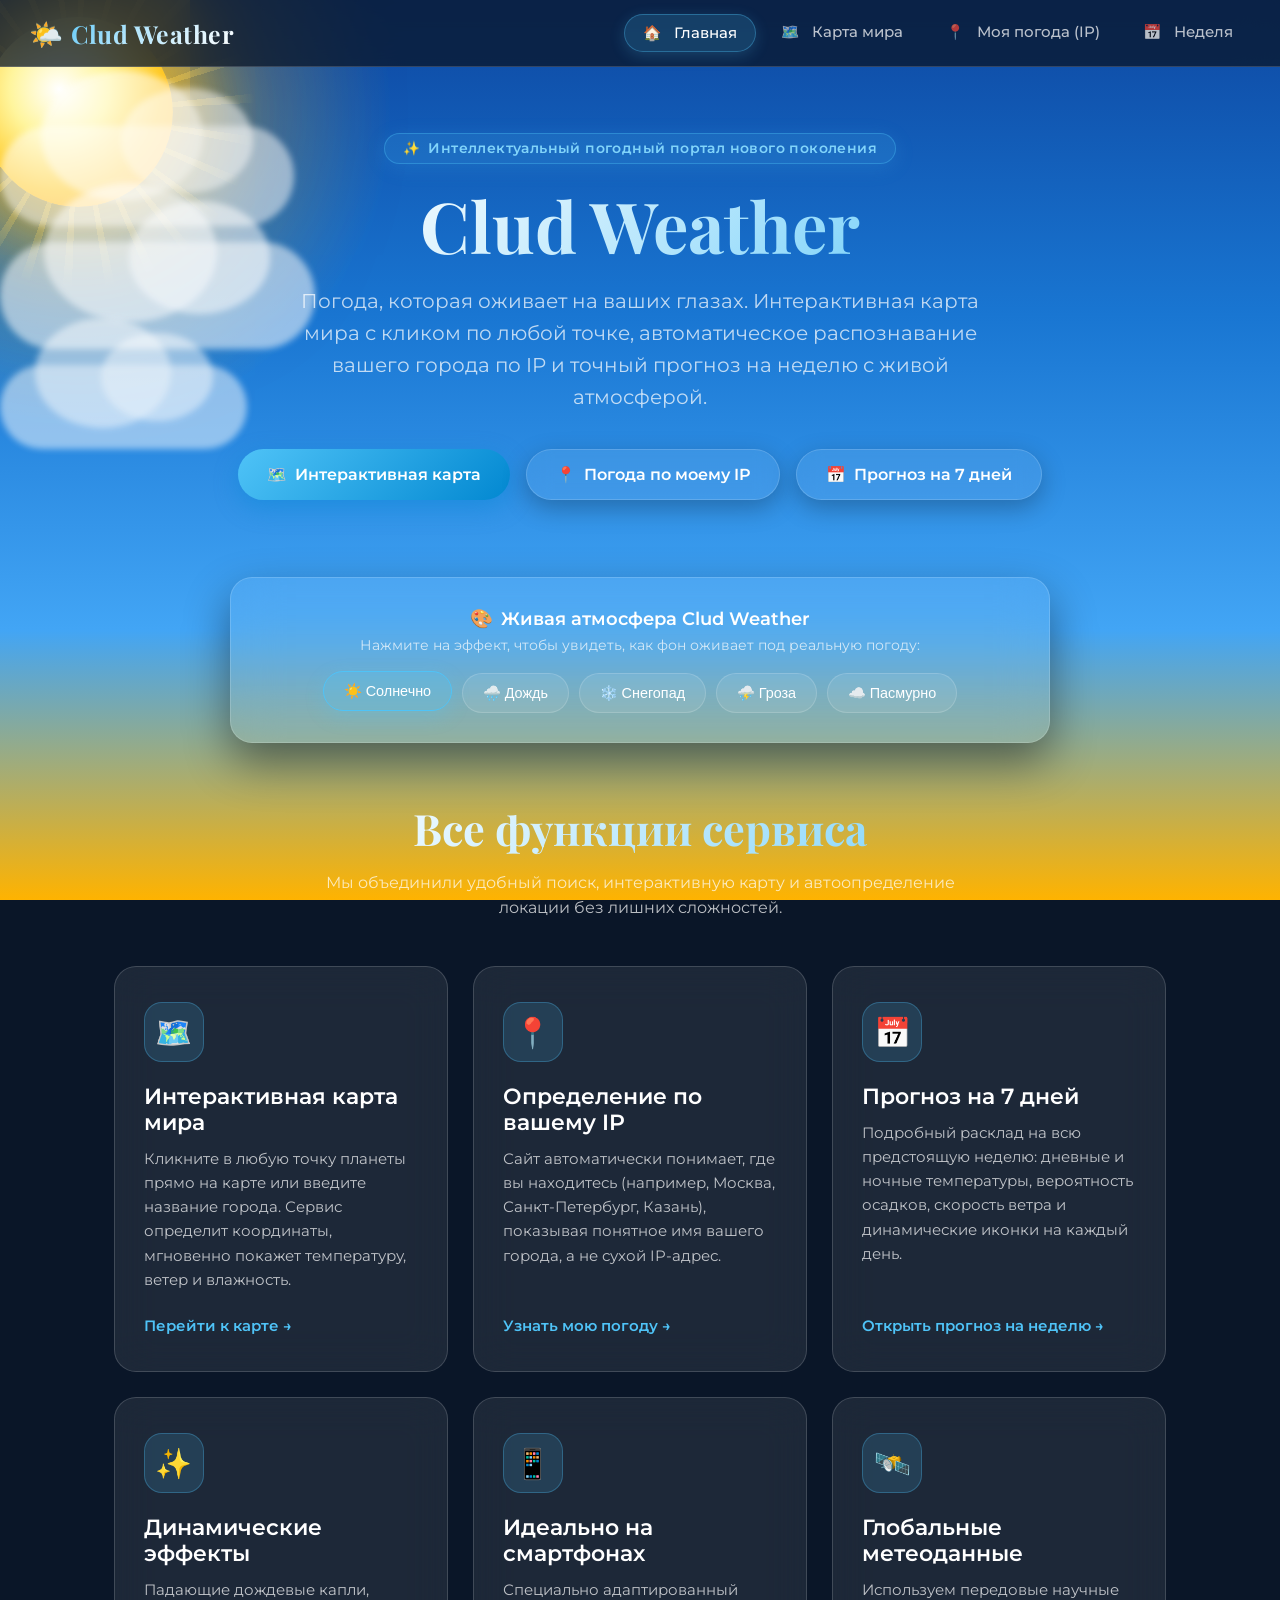
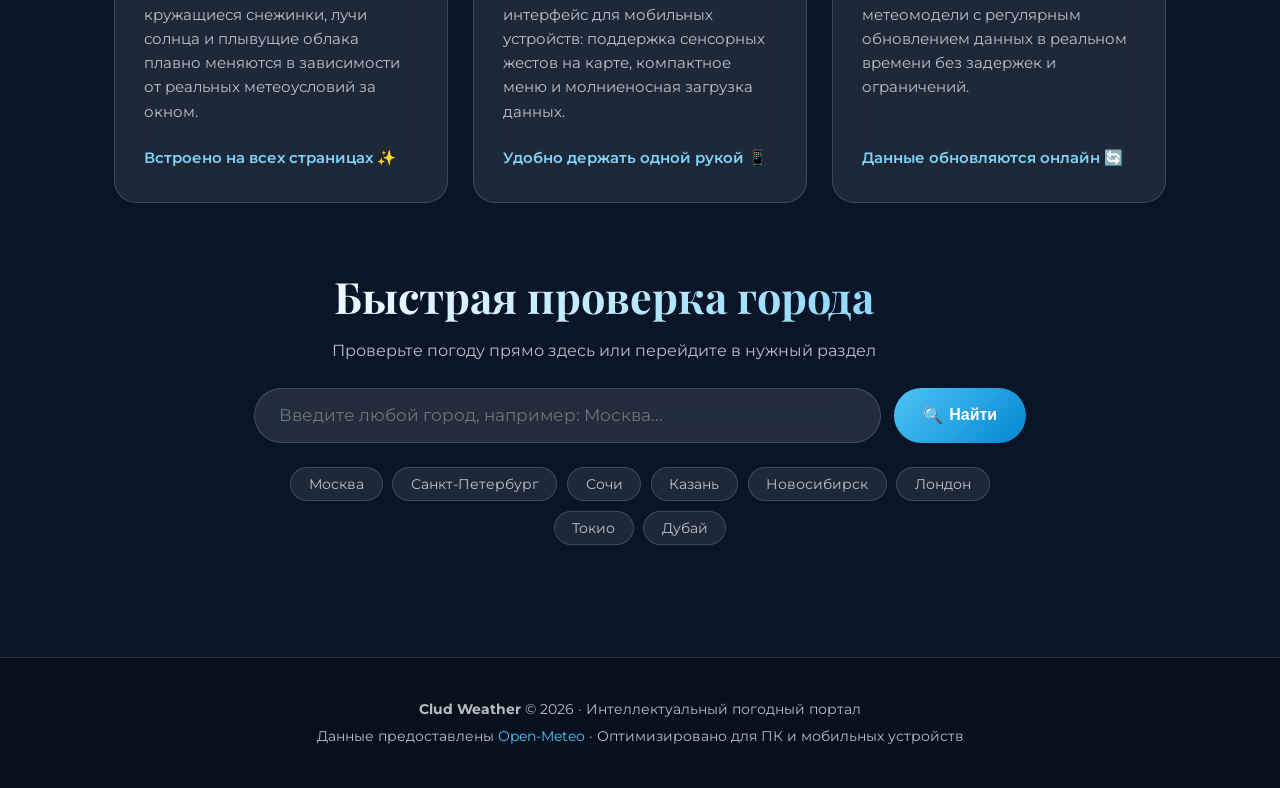
==== commit cedaf24c: "update" ====
--- a/index.html
+++ b/index.html
@@ -2,11 +2,14 @@
 <html lang="ru">
 <head>
   <meta charset="UTF-8">
-  <meta name="viewport" content="width=device-width, initial-scale=1.0, maximum-scale=1.0, user-scalable=no">
+  <meta name="viewport" content="width=device-width, initial-scale=1.0, viewport-fit=cover">
   <title>Clud Weather — Главная | Умный погодный сервис</title>
   <link rel="preconnect" href="https://fonts.googleapis.com">
   <link rel="preconnect" href="https://fonts.gstatic.com" crossorigin>
   <link href="https://fonts.googleapis.com/css2?family=Montserrat:wght@300;400;500;600;700;800&family=Playfair+Display:wght@700&display=swap" rel="stylesheet">
+  <link rel="stylesheet" href="weather-bg.css">
+  <meta name="theme-color" content="#0a1628">
+  <script src="weather-bg.js"></script>
   <style>
     /* ============================================================
        CLUD WEATHER — ГЛАВНАЯ СТРАНИЦА (ОЗНАКОМЛЕНИЕ И ФУНКЦИИ)
@@ -49,175 +52,6 @@
     }
 
     /* ============================================================
-       АНИМИРОВАННЫЙ ФОН И ЧАСТИЦЫ
-       ============================================================ */
-    .sky {
-      position: fixed;
-      inset: 0;
-      z-index: 0;
-      background: linear-gradient(180deg, #0a1628 0%, #162c46 45%, #23486f 75%, #356794 100%);
-      transition: background 1.2s ease;
-    }
-
-    .sky.rain {
-      background: linear-gradient(180deg, #0e131d 0%, #161e2e 40%, #1c2a3f 75%, #152233 100%);
-    }
-
-    .sky.snow {
-      background: linear-gradient(180deg, #132238 0%, #1e3553 40%, #2b496e 75%, #466992 100%);
-    }
-
-    .sky.sunny {
-      background: linear-gradient(180deg, #0d47a1 0%, #1976d2 35%, #42a5f5 70%, #ffb300 100%);
-    }
-
-    .sky.cloudy {
-      background: linear-gradient(180deg, #263238 0%, #37474f 40%, #546e7a 75%, #78909c 100%);
-    }
-
-    .sky.thunder {
-      background: linear-gradient(180deg, #090b10 0%, #151624 40%, #241e38 70%, #0d121c 100%);
-    }
-
-    /* Контейнеры частиц */
-    .rain-container, .snow-container, .clouds-container {
-      position: fixed;
-      inset: 0;
-      z-index: 1;
-      pointer-events: none;
-      overflow: hidden;
-    }
-
-    .rain-container, .snow-container {
-      opacity: 0;
-      transition: opacity 0.8s ease;
-    }
-
-    .rain-container.active, .snow-container.active {
-      opacity: 1;
-    }
-
-    .raindrop {
-      position: absolute;
-      width: 2px;
-      background: linear-gradient(to bottom, transparent, rgba(174, 214, 255, 0.8));
-      border-radius: 0 0 4px 4px;
-      animation: fall linear infinite;
-    }
-
-    @keyframes fall {
-      0% { transform: translateY(-100vh) translateX(0); opacity: 0.9; }
-      100% { transform: translateY(100vh) translateX(25px); opacity: 0.2; }
-    }
-
-    .snowflake {
-      position: absolute;
-      background: #ffffff;
-      border-radius: 50%;
-      box-shadow: 0 0 6px rgba(255, 255, 255, 0.85);
-      animation: snowfall linear infinite;
-    }
-
-    @keyframes snowfall {
-      0% { transform: translateY(-10vh) translateX(0) rotate(0deg); opacity: 0.95; }
-      50% { transform: translateY(50vh) translateX(35px) rotate(180deg); opacity: 0.7; }
-      100% { transform: translateY(105vh) translateX(-20px) rotate(360deg); opacity: 0.2; }
-    }
-
-    /* Солнце */
-    .sun-container {
-      position: fixed;
-      top: 10%;
-      right: 10%;
-      width: 160px;
-      height: 160px;
-      z-index: 1;
-      pointer-events: none;
-      opacity: 0;
-      transition: opacity 1s ease;
-    }
-
-    .sun-container.active {
-      opacity: 1;
-    }
-
-    .sun-core {
-      width: 100%;
-      height: 100%;
-      background: radial-gradient(circle, #fff9c4 0%, #ffeb3b 35%, #ff9800 70%, transparent 100%);
-      border-radius: 50%;
-      box-shadow: 0 0 60px 25px rgba(255, 193, 7, 0.45);
-      animation: sunPulse 4s ease-in-out infinite;
-    }
-
-    @keyframes sunPulse {
-      0%, 100% { transform: scale(1); filter: brightness(1); }
-      50% { transform: scale(1.08); filter: brightness(1.2); }
-    }
-
-    .sun-ray {
-      position: absolute;
-      top: 50%;
-      left: 50%;
-      width: 5px;
-      height: 80px;
-      background: linear-gradient(to top, transparent, rgba(255, 235, 59, 0.65));
-      transform-origin: bottom center;
-      border-radius: 4px;
-    }
-
-    /* Облака */
-    .cloud {
-      position: absolute;
-      background: rgba(255, 255, 255, 0.13);
-      border-radius: 100px;
-      filter: blur(2px);
-      animation: cloudMove linear infinite;
-    }
-    .cloud::before, .cloud::after {
-      content: '';
-      position: absolute;
-      background: inherit;
-      border-radius: 50%;
-    }
-    .cloud::before {
-      width: 60%;
-      height: 110%;
-      top: -50%;
-      left: 15%;
-    }
-    .cloud::after {
-      width: 50%;
-      height: 90%;
-      top: -35%;
-      right: 15%;
-    }
-    @keyframes cloudMove {
-      0% { transform: translateX(-35vw); }
-      100% { transform: translateX(135vw); }
-    }
-
-    /* Вспышка молнии */
-    .lightning-flash {
-      position: fixed;
-      inset: 0;
-      background: rgba(255, 255, 255, 0.35);
-      z-index: 2;
-      pointer-events: none;
-      opacity: 0;
-    }
-    .lightning-flash.flash {
-      animation: thunderFlash 0.6s ease;
-    }
-    @keyframes thunderFlash {
-      0% { opacity: 0; }
-      10% { opacity: 0.9; }
-      20% { opacity: 0.1; }
-      30% { opacity: 0.8; }
-      100% { opacity: 0; }
-    }
-
-    /* ============================================================
        НАВИГАЦИЯ (ДЕКСТОП + МОБИЛЬНАЯ)
        ============================================================ */
     .navbar {
@@ -847,20 +681,13 @@
       }
     }
   </style>
+  <link rel="stylesheet" href="mobile.css">
 </head>
 <body>
 
   <!-- Анимированное небо -->
   <div class="sky" id="sky"></div>
-  <div class="lightning-flash" id="lightningFlash"></div>
-
-  <!-- Частицы погоды -->
-  <div class="rain-container" id="rainContainer"></div>
-  <div class="snow-container" id="snowContainer"></div>
-  <div class="sun-container" id="sunContainer">
-    <div class="sun-core"></div>
-  </div>
-  <div class="clouds-container" id="cloudsContainer"></div>
+
 
   <!-- Навигация -->
   <nav class="navbar" id="navbar">
@@ -1065,11 +892,6 @@
   <script>
     // DOM Элементы
     const sky = document.getElementById('sky');
-    const rainContainer = document.getElementById('rainContainer');
-    const snowContainer = document.getElementById('snowContainer');
-    const sunContainer = document.getElementById('sunContainer');
-    const cloudsContainer = document.getElementById('cloudsContainer');
-    const lightningFlash = document.getElementById('lightningFlash');
     const navbar = document.getElementById('navbar');
     const menuToggle = document.getElementById('menuToggle');
     const navLinks = document.getElementById('navLinks');
@@ -1078,102 +900,10 @@
     const searchBtn = document.getElementById('searchBtn');
     const miniWeatherCard = document.getElementById('miniWeatherCard');
 
-    let particlesCreated = false;
-    let thunderInterval = null;
-
-    // Генерация капель дождя
-    function createRain(count = 100) {
-      rainContainer.innerHTML = '';
-      for (let i = 0; i < count; i++) {
-        const drop = document.createElement('div');
-        drop.className = 'raindrop';
-        drop.style.left = Math.random() * 100 + '%';
-        drop.style.height = (15 + Math.random() * 25) + 'px';
-        drop.style.animationDuration = (0.5 + Math.random() * 0.7) + 's';
-        drop.style.animationDelay = (Math.random() * 3) + 's';
-        drop.style.opacity = (0.3 + Math.random() * 0.6);
-        rainContainer.appendChild(drop);
-      }
-    }
-
-    // Генерация снежинок
-    function createSnow(count = 70) {
-      snowContainer.innerHTML = '';
-      for (let i = 0; i < count; i++) {
-        const flake = document.createElement('div');
-        flake.className = 'snowflake';
-        const size = 3 + Math.random() * 6;
-        flake.style.width = size + 'px';
-        flake.style.height = size + 'px';
-        flake.style.left = Math.random() * 100 + '%';
-        flake.style.animationDuration = (5 + Math.random() * 7) + 's';
-        flake.style.animationDelay = (Math.random() * 6) + 's';
-        snowContainer.appendChild(flake);
-      }
-    }
-
-    // Генерация лучей солнца
-    function createSunRays() {
-      const existing = sunContainer.querySelectorAll('.sun-ray');
-      existing.forEach(r => r.remove());
-      for (let i = 0; i < 12; i++) {
-        const ray = document.createElement('div');
-        ray.className = 'sun-ray';
-        ray.style.transform = `rotate(${i * 30}deg) translateY(-85px)`;
-        ray.style.animation = `sunPulse 3s ease-in-out ${i * 0.15}s infinite`;
-        sunContainer.appendChild(ray);
-      }
-    }
-
-    // Генерация плывущих облаков
-    function createClouds(count = 6) {
-      cloudsContainer.innerHTML = '';
-      for (let i = 0; i < count; i++) {
-        const cloud = document.createElement('div');
-        cloud.className = 'cloud';
-        const width = 140 + Math.random() * 180;
-        cloud.style.width = width + 'px';
-        cloud.style.height = (width * 0.38) + 'px';
-        cloud.style.top = (4 + Math.random() * 35) + '%';
-        cloud.style.animationDuration = (35 + Math.random() * 45) + 's';
-        cloud.style.animationDelay = '-' + (Math.random() * 25) + 's';
-        cloud.style.opacity = (0.12 + Math.random() * 0.18);
-        cloudsContainer.appendChild(cloud);
-      }
-    }
-
-    // Переключение визуальной темы неба
+
+    // Фон погоды (общий модуль weather-bg.js)
     function setAtmosphere(type) {
-      sky.className = 'sky ' + type;
-      rainContainer.classList.remove('active');
-      snowContainer.classList.remove('active');
-      sunContainer.classList.remove('active');
-      clearInterval(thunderInterval);
-
-      if (!particlesCreated) {
-        createRain();
-        createSnow();
-        createClouds();
-        particlesCreated = true;
-      }
-
-      if (type === 'rain') {
-        rainContainer.classList.add('active');
-      } else if (type === 'snow') {
-        snowContainer.classList.add('active');
-      } else if (type === 'sunny') {
-        createSunRays();
-        sunContainer.classList.add('active');
-      } else if (type === 'thunder') {
-        rainContainer.classList.add('active');
-        // Случайные вспышки молнии
-        thunderInterval = setInterval(() => {
-          if (Math.random() > 0.45) {
-            lightningFlash.classList.add('flash');
-            setTimeout(() => lightningFlash.classList.remove('flash'), 650);
-          }
-        }, 3200);
-      }
+      if (window.WeatherFX) WeatherFX.set(type);
     }
 
     // Интерактивные кнопки симулятора
@@ -1240,18 +970,8 @@
         miniWeatherCard.classList.add('show');
         miniWeatherCard.scrollIntoView({ behavior: 'smooth', block: 'nearest' });
 
-        // Переключаем эффект под найденный город
-        if ([51, 53, 55, 61, 63, 65, 80, 81, 82].includes(c.weather_code)) {
-          setAtmosphere('rain');
-        } else if ([71, 73, 75, 77, 85, 86].includes(c.weather_code)) {
-          setAtmosphere('snow');
-        } else if ([95, 96, 99].includes(c.weather_code)) {
-          setAtmosphere('thunder');
-        } else if ([0, 1].includes(c.weather_code)) {
-          setAtmosphere('sunny');
-        } else {
-          setAtmosphere('cloudy');
-        }
+        // Переключаем фон под найденный город
+        WeatherFX.fromCode(c.weather_code);
       } catch (e) {
         console.error(e);
       }
--- a/weather-bg.css
+++ b/weather-bg.css
@@ -0,0 +1,175 @@
+/* ============================================================
+   CLUD WEATHER — ОБЩИЙ ПОГОДНЫЙ ФОН (weather-bg.css + weather-bg.js)
+   Снег / дождь / гроза / солнце / облака на заднем плане.
+   Подключается на всех страницах.
+   ============================================================ */
+
+/* ---------- Небо ---------- */
+.sky {
+  position: fixed;
+  inset: 0;
+  z-index: 0;
+  background: linear-gradient(180deg, #0a1628 0%, #162c46 45%, #23486f 75%, #356794 100%);
+  transition: background 1.4s ease;
+}
+.sky.sunny   { background: linear-gradient(180deg, #0d47a1 0%, #1976d2 35%, #42a5f5 70%, #ffb300 100%); }
+.sky.cloudy  { background: linear-gradient(180deg, #263238 0%, #37474f 40%, #546e7a 75%, #78909c 100%); }
+.sky.rain    { background: linear-gradient(180deg, #0b1018 0%, #141c2b 40%, #1b2a3f 75%, #132030 100%); }
+.sky.snow    { background: linear-gradient(180deg, #132238 0%, #24405f 40%, #3d6089 75%, #6f93b8 100%); }
+.sky.thunder { background: linear-gradient(180deg, #07090e 0%, #12131f 40%, #221b36 70%, #0b1019 100%); }
+
+/* ---------- Слой эффектов ---------- */
+#wfx {
+  position: fixed;
+  inset: 0;
+  z-index: 1;
+  pointer-events: none;
+  overflow: hidden;
+}
+#wfx .wfx-layer {
+  position: absolute;
+  inset: 0;
+  opacity: 0;
+  transition: opacity 1s ease;
+}
+#wfx .wfx-layer.on { opacity: 1; }
+
+/* ---------- Солнце ---------- */
+.wfx-sun {
+  position: absolute;
+  top: 9%;
+  right: 9%;
+  width: 190px;
+  height: 190px;
+}
+.wfx-sun-glow {
+  position: absolute;
+  inset: -140%;
+  background: radial-gradient(circle, rgba(255, 224, 130, 0.50) 0%, rgba(255, 193, 7, 0.20) 28%, transparent 62%);
+  animation: wfxGlow 6s ease-in-out infinite;
+}
+.wfx-sun-rays {
+  position: absolute;
+  inset: -60%;
+  background: repeating-conic-gradient(from 0deg, rgba(255, 240, 150, 0.55) 0deg 3deg, transparent 3deg 14deg);
+  -webkit-mask-image: radial-gradient(circle, transparent 14%, #000 22%, transparent 60%);
+          mask-image: radial-gradient(circle, transparent 14%, #000 22%, transparent 60%);
+  animation: wfxSpin 70s linear infinite;
+}
+.wfx-sun-core {
+  position: absolute;
+  inset: 0;
+  border-radius: 50%;
+  background: radial-gradient(circle at 40% 38%, #ffffff 0%, #fff59d 30%, #ffca28 62%, #ff9800 100%);
+  box-shadow: 0 0 70px 30px rgba(255, 193, 7, 0.55), 0 0 160px 80px rgba(255, 152, 0, 0.25);
+  animation: wfxPulse 5s ease-in-out infinite;
+}
+.wfx-sunwash {
+  position: absolute;
+  inset: 0;
+  background: radial-gradient(ellipse at 88% 8%, rgba(255, 214, 102, 0.40) 0%, transparent 55%);
+}
+@keyframes wfxSpin  { to { transform: rotate(360deg); } }
+@keyframes wfxPulse { 0%,100% { transform: scale(1); filter: brightness(1); } 50% { transform: scale(1.06); filter: brightness(1.15); } }
+@keyframes wfxGlow  { 0%,100% { opacity: .8; transform: scale(1); } 50% { opacity: 1; transform: scale(1.08); } }
+
+/* ---------- Облака ---------- */
+.wfx-cloud {
+  position: absolute;
+  left: 0;
+  border-radius: 100px;
+  background: rgba(255, 255, 255, 0.55);
+  filter: blur(3px);
+  animation: wfxCloud linear infinite;
+  transition: background 1s ease, opacity 1s ease;
+}
+.wfx-cloud::before, .wfx-cloud::after {
+  content: '';
+  position: absolute;
+  background: inherit;
+  border-radius: 50%;
+}
+.wfx-cloud::before { width: 55%; height: 130%; top: -55%; left: 14%; }
+.wfx-cloud::after  { width: 45%; height: 105%; top: -38%; right: 14%; }
+@keyframes wfxCloud { from { transform: translateX(-40vw); } to { transform: translateX(140vw); } }
+
+/* Настроение облаков по типу погоды */
+#wfx[data-type="sunny"]   .wfx-cloud { background: rgba(255,255,255,.55); }
+#wfx[data-type="sunny"]   .wfx-cloud:nth-child(n+4) { display: none; }
+#wfx[data-type="cloudy"]  .wfx-cloud { background: rgba(225,232,240,.45); }
+#wfx[data-type="snow"]    .wfx-cloud { background: rgba(235,242,250,.40); }
+#wfx[data-type="snow"]    .wfx-cloud:nth-child(n+7) { display: none; }
+#wfx[data-type="rain"]    .wfx-cloud { background: rgba(70,85,105,.75); }
+#wfx[data-type="thunder"] .wfx-cloud { background: rgba(30,32,48,.85); }
+
+/* ---------- Дождь ---------- */
+.wfx-rain { inset: -25% !important; transform: rotate(12deg); }
+.wfx-drop {
+  position: absolute;
+  top: 0;
+  width: 2px;
+  border-radius: 0 0 3px 3px;
+  background: linear-gradient(to bottom, transparent, rgba(190, 225, 255, 0.85));
+  animation: wfxFall linear infinite;
+}
+@keyframes wfxFall {
+  from { transform: translate3d(0, -20vh, 0); }
+  to   { transform: translate3d(0, 130vh, 0); }
+}
+.wfx-mist {
+  position: absolute;
+  left: 0; right: 0; bottom: 0;
+  height: 28%;
+  background: linear-gradient(to top, rgba(170, 200, 230, 0.20), transparent);
+}
+
+/* ---------- Снег ---------- */
+.wfx-flake {
+  position: absolute;
+  top: 0;
+  animation: wfxSnowFall linear infinite;
+}
+.wfx-flake i {
+  display: block;
+  width: 100%;
+  height: 100%;
+  border-radius: 50%;
+  background: #fff;
+  box-shadow: 0 0 6px rgba(255, 255, 255, 0.9);
+  animation: wfxSway ease-in-out infinite alternate;
+}
+@keyframes wfxSnowFall {
+  from { transform: translate3d(0, -10vh, 0); }
+  to   { transform: translate3d(0, 112vh, 0); }
+}
+@keyframes wfxSway {
+  from { transform: translateX(-22px); }
+  to   { transform: translateX(22px); }
+}
+.wfx-snowground {
+  position: absolute;
+  left: 0; right: 0; bottom: 0;
+  height: 18%;
+  background: linear-gradient(to top, rgba(255,255,255,0.22), transparent);
+}
+
+/* ---------- Молния ---------- */
+.wfx-flash {
+  position: absolute;
+  inset: 0;
+  background: rgba(220, 230, 255, 0.55);
+  opacity: 0;
+}
+.wfx-flash.go { animation: wfxFlash 0.7s ease-out; }
+@keyframes wfxFlash {
+  0% { opacity: 0; } 8% { opacity: .95; } 18% { opacity: .1; }
+  30% { opacity: .75; } 55% { opacity: .05; } 100% { opacity: 0; }
+}
+
+/* ---------- Мобильные / reduced motion ---------- */
+@media (max-width: 768px) {
+  .wfx-sun { width: 120px; height: 120px; top: 11%; right: 6%; }
+}
+@media (prefers-reduced-motion: reduce) {
+  .wfx-drop, .wfx-flake, .wfx-flake i, .wfx-cloud, .wfx-sun-rays { animation-duration: 40s !important; }
+}
--- a/mobile.css
+++ b/mobile.css
@@ -0,0 +1,134 @@
+/* ============================================================
+   CLUD WEATHER — МОБИЛЬНАЯ ВЕРСИЯ (mobile.css)
+   Нижняя панель вкладок как в приложении, крупные кнопки,
+   поддержка «чёлки» iPhone, плавные карточки.
+   ============================================================ */
+html { -webkit-text-size-adjust: 100%; }
+
+/* Подписи вкладок: на ПК полный текст, на телефоне короткий */
+.nav-links a .ni { margin-right: 0.4rem; }
+.nav-links a .ns { display: none; }
+
+@media (max-width: 768px) {
+
+  /* ---------- Верхняя панель: только логотип ---------- */
+  body .navbar,
+  body .navbar.scrolled {
+    padding: calc(0.55rem + env(safe-area-inset-top, 0px)) 1rem 0.55rem;
+    justify-content: center;
+    /* backdrop-filter ломает position:fixed у вложенного меню — отключаем */
+    -webkit-backdrop-filter: none;
+    backdrop-filter: none;
+    background: rgba(10, 22, 40, 0.88);
+  }
+  body .navbar .logo { font-size: 1.3rem; }
+  body .navbar .logo-icon { font-size: 1.4rem; }
+  body .menu-toggle { display: none !important; }
+
+  /* ---------- Нижняя панель вкладок ---------- */
+  body .navbar .nav-links {
+    position: fixed;
+    top: auto; left: 0; right: 0; bottom: 0;
+    transform: none !important;
+    flex-direction: row;
+    justify-content: space-around;
+    align-items: stretch;
+    gap: 0.2rem;
+    padding: 0.4rem 0.5rem calc(0.4rem + env(safe-area-inset-bottom, 0px));
+    background: rgba(10, 22, 40, 0.94);
+    -webkit-backdrop-filter: blur(22px);
+    backdrop-filter: blur(22px);
+    border-top: 1px solid rgba(255, 255, 255, 0.16);
+    border-bottom: none;
+    box-shadow: 0 -10px 30px rgba(0, 0, 0, 0.45);
+    z-index: 1100;
+  }
+  body .navbar .nav-links li { flex: 1; min-width: 0; }
+  body .navbar .nav-links a {
+    flex-direction: column;
+    justify-content: center;
+    gap: 0.15rem;
+    padding: 0.45rem 0.1rem;
+    border-radius: 14px;
+    font-size: 0.68rem;
+    font-weight: 600;
+    text-align: center;
+    background: transparent;
+    border: 1px solid transparent;
+    box-shadow: none;
+    white-space: nowrap;
+  }
+  body .navbar .nav-links a .ni { font-size: 1.4rem; line-height: 1.1; margin: 0; }
+  body .navbar .nav-links a .nl { display: none; }
+  body .navbar .nav-links a .ns { display: inline; }
+  body .navbar .nav-links a:active { transform: scale(0.94); }
+  body .navbar .nav-links a.active {
+    background: rgba(79, 195, 247, 0.20);
+    border-color: rgba(79, 195, 247, 0.4);
+    color: #fff;
+  }
+
+  /* место под нижнюю панель */
+  body { padding-bottom: calc(78px + env(safe-area-inset-bottom, 0px)); }
+
+  /* ---------- Контент ---------- */
+  body .main-container { padding-top: calc(70px + env(safe-area-inset-top, 0px)); padding-left: 0.9rem; padding-right: 0.9rem; }
+  body .main-content   { padding-top: calc(62px + env(safe-area-inset-top, 0px)); }
+  .page-title { font-size: 1.9rem !important; }
+  .page-desc  { font-size: 0.92rem !important; }
+
+  /* крупные поля (16px — iOS не будет приближать экран) и кнопки */
+  input, select, textarea, .search-input { font-size: 16px !important; }
+  .search-input, .btn-search, .btn-gps, .search-btn, .btn-action, .btn {
+    min-height: 50px;
+  }
+
+  /* быстрые города — горизонтальная прокрутка пальцем */
+  .quick-chips-wrapper, .quick-chips {
+    flex-wrap: nowrap !important;
+    justify-content: flex-start !important;
+    overflow-x: auto;
+    -webkit-overflow-scrolling: touch;
+    scrollbar-width: none;
+    margin-left: -0.2rem; margin-right: -0.2rem;
+    padding: 0.2rem 0.2rem 0.4rem;
+  }
+  .quick-chips-wrapper::-webkit-scrollbar, .quick-chips::-webkit-scrollbar { display: none; }
+  .chip, .quick-chip { flex: 0 0 auto; white-space: nowrap; padding: 0.6rem 1.05rem; }
+  .quick-chips-label { flex: 0 0 auto; }
+
+  /* карточки */
+  .weather-card, .search-section, .simulator-box, .mini-weather-card {
+    border-radius: 20px;
+    padding-left: 1.1rem; padding-right: 1.1rem;
+  }
+  .metrics-grid { grid-template-columns: repeat(2, 1fr) !important; gap: 0.6rem !important; }
+  .mini-days-row { display: grid; grid-template-columns: repeat(3, 1fr); gap: 0.5rem; }
+
+  /* карта: высота под экран телефона */
+  body #map { height: 56vh; height: 56svh; min-height: 300px; max-height: 520px; }
+  .leaflet-touch .leaflet-bar a { width: 40px; height: 40px; line-height: 40px; }
+  .leaflet-top.leaflet-left { top: 44px; }
+  .leaflet-popup-content-wrapper { max-width: 78vw; }
+
+  /* подсказки поиска — крупнее под палец */
+  .suggest-item { padding: 0.95rem 1.1rem; }
+
+  /* солнце не перекрывает заголовок */
+  .wfx-sun { width: 110px; height: 110px; top: 13%; right: 5%; }
+
+  .footer { padding-bottom: 1.5rem; font-size: 0.8rem; }
+}
+
+@media (max-width: 380px) {
+  body .navbar .nav-links a { font-size: 0.62rem; }
+  .mini-days-row { grid-template-columns: 1fr 1fr; }
+  .temp-value { font-size: 3.8rem !important; }
+}
+
+/* ландшафт на телефоне: панель компактнее */
+@media (max-width: 900px) and (orientation: landscape) and (max-height: 480px) {
+  body .navbar .nav-links a { flex-direction: row; font-size: 0.75rem; padding: 0.3rem 0.2rem; }
+  body .navbar .nav-links a .ni { font-size: 1.1rem; }
+  body #map { height: 70vh; }
+}
